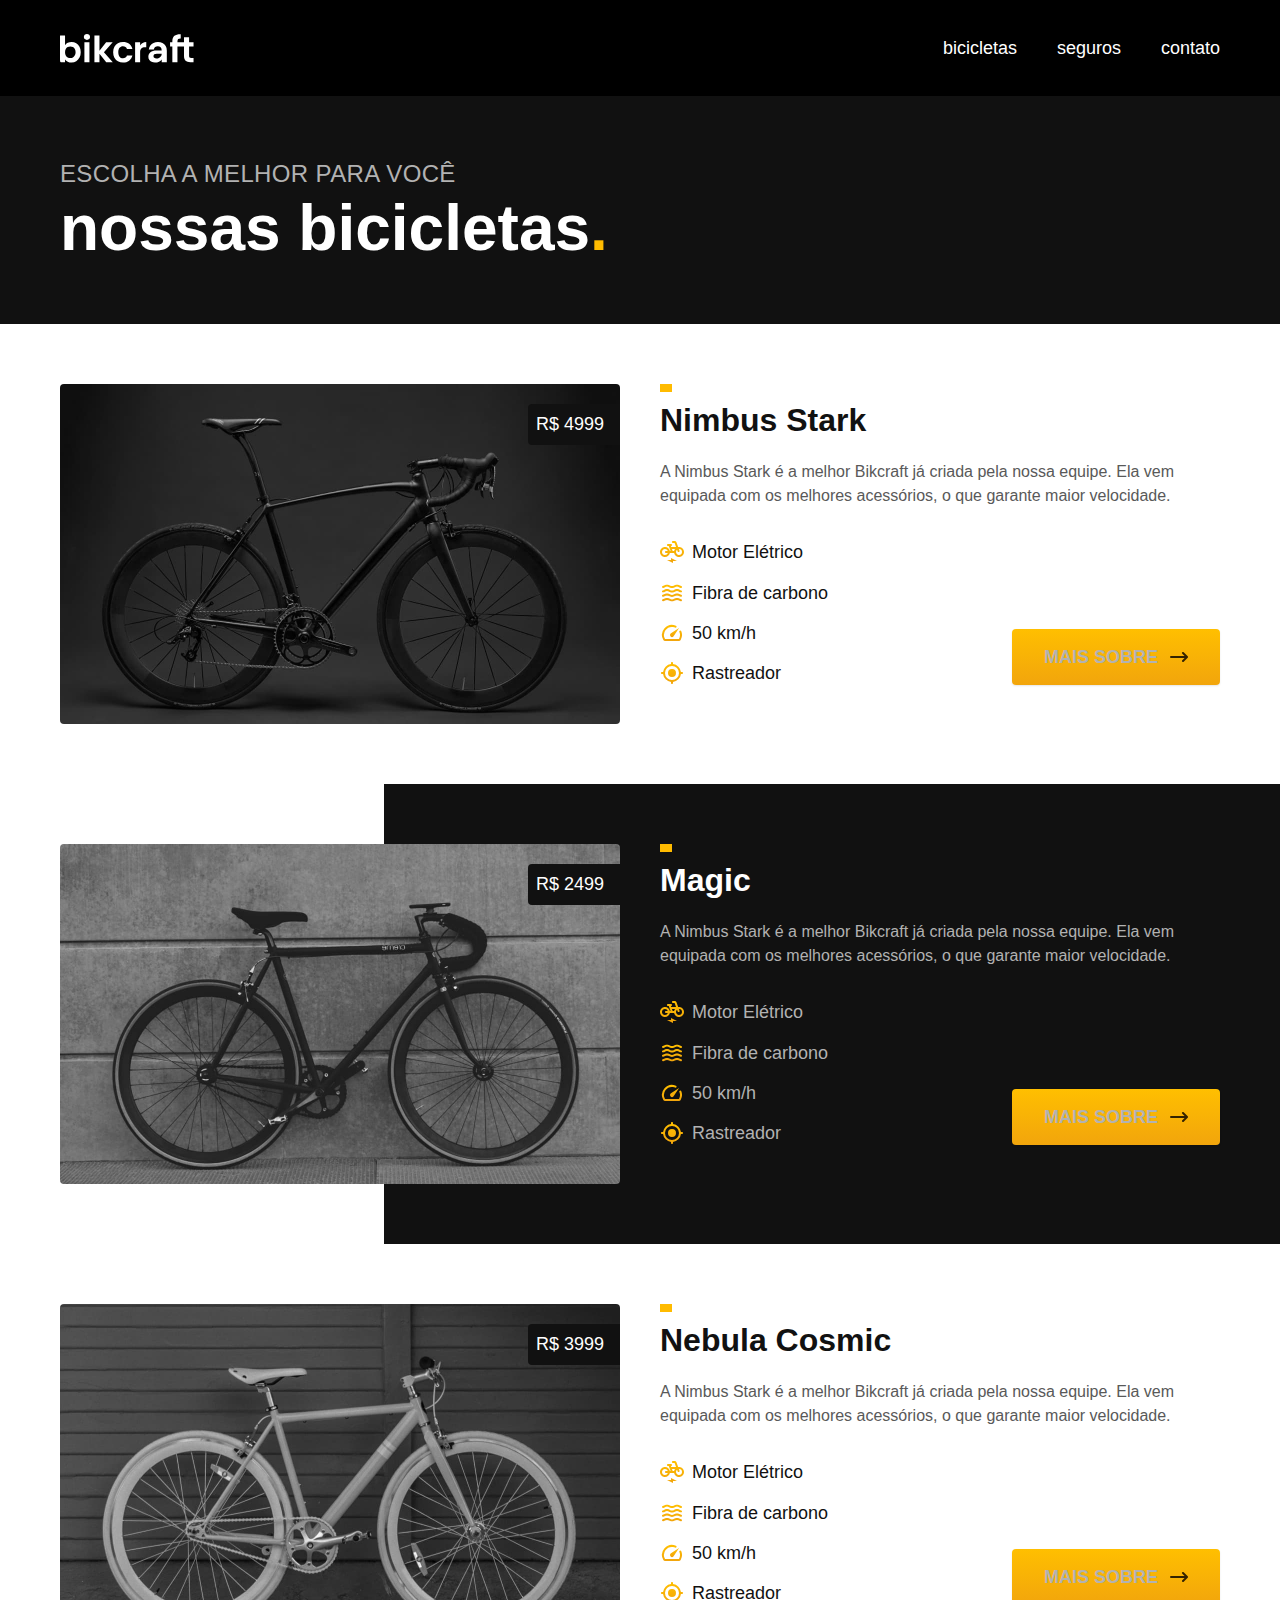
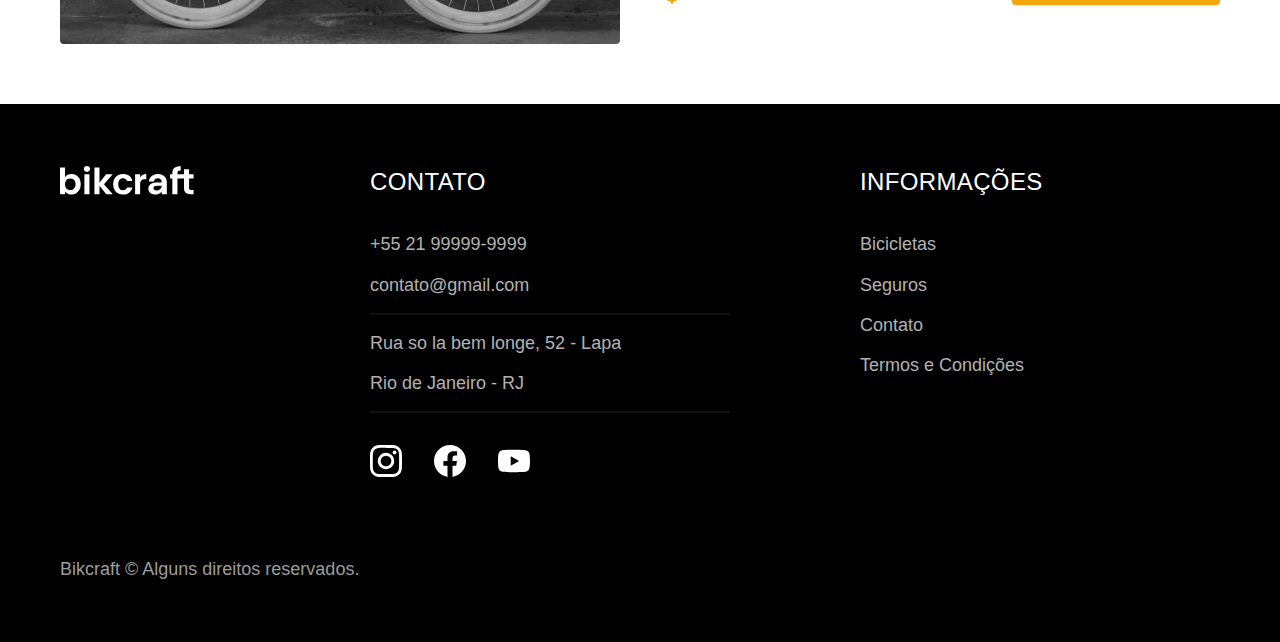
==== bicicletas.html @ f657b851 "seguros vantagens" ====
<!DOCTYPE html>
<html lang="pt-br">

<head>
  <link rel="stylesheet" href="/css/style.css">
  <meta charset="UTF-8">
  <meta name="viewport" content="width=device-width, initial-scale=1.0">
  <title>Bicicletas | Bikcraft</title>
  <meta name="description" content="Bicicletas da Bikcraft.">

  <link rel="stylesheet" href="./css/style.css">
</head>

<body id="bicicletas">
  <header class="header-bg">
    <div class="header container">
      <a href="./">
        <img src="./img/bikcraft.svg" alt="Bikcraft">
      </a>
      <nav aria-label="primaria">
        <ul class="header-menu font-1-m cor-0">
          <li><a href="./bicicletas.html">bicicletas</a></li>
          <li><a href="./seguros.html">seguros</a></li>
          <li><a href="./contato.html">contato</a></li>
        </ul>
      </nav>
    </div>
  </header>

  <main>
    <div class="titulo-bg">
      <div class="titulo-container">
        <p class="font-2-l-b cor-5">Escolha a melhor para você</p>
        <h1 class="font-1-xxl cor-0">nossas bicicletas<span class="cor-p1">.</span></h1>
      </div>
    </div>


    <div class="bicicletas container">
      <div class="bicicletas-imagem">
        <img src="./img/bicicletas/nimbus.jpg" alt="Bicicleta preta"><span class="font-2-m cor-0">R$ 4999</span>
      </div>

      <div class="bicicletas-conteudo">
        <h2 class="font-1-xl">Nimbus Stark</h2>
        <p class="font-2-s cor-8">A Nimbus Stark é a melhor Bikcraft já criada pela nossa equipe. Ela vem equipada com os melhores acessórios, o que garante maior velocidade.</p>
        <ul class="font-1-m">
          <li><img src="./img/icones/eletrica.svg" alt="">
            Motor Elétrico</li>
          <li><img src="./img/icones/carbono.svg" alt="">
            Fibra de carbono</li>
          <li><img src="./img/icones/velocidade.svg" alt="">
            50 km/h</li>
          <li><img src="./img/icones/rastreador.svg" alt="">
            Rastreador</li>
        </ul>
        <a class="botao seta" href="./bicicletas/nimbus.html">Mais Sobre</a>
      </div>
    </div>


    <div class="bicicletas-bg">
      <div class="bicicletas container">
        <div class="bicicletas-imagem">
          <img src="./img/bicicletas/magic.jpg" alt="Bicicleta preta"><span class="font-2-m cor-0">R$ 2499</span>
        </div>

        <div class="bicicletas-conteudo">
          <h2 class="font-1-xl cor-0">Magic </h2>
          <p class="font-2-s cor-5">A Nimbus Stark é a melhor Bikcraft já criada pela nossa equipe. Ela vem equipada com os melhores acessórios, o que garante maior velocidade.</p>
          <ul class="font-1-m cor-5">
            <li><img src="./img/icones/eletrica.svg" alt="">
              Motor Elétrico
            </li>
            <li><img src="./img/icones/carbono.svg" alt="">
              Fibra de carbono</li>
            <li><img src="./img/icones/velocidade.svg" alt="">
              50 km/h</li>
            <li><img src="./img/icones/rastreador.svg" alt="">
              Rastreador</li>
          </ul>
          <a class="botao seta" href="./bicicletas/magic.html">Mais Sobre</a>
        </div>
      </div>
    </div>


    <div class="bicicletas container">
      <div class="bicicletas-imagem">
        <img src="./img/bicicletas/nebula.jpg" alt="Bicicleta preta"><span class="font-2-m cor-0">R$ 3999</span>
      </div>

      <div class="bicicletas-conteudo">
        <h2 class="font-1-xl">Nebula Cosmic</h2>
        <p class="font-2-s cor-8">A Nimbus Stark é a melhor Bikcraft já criada pela nossa equipe. Ela vem equipada com os melhores acessórios, o que garante maior velocidade.</p>
        <ul class="font-1-m">
          <li><img src="./img/icones/eletrica.svg" alt="">
            Motor Elétrico</li>
          <li><img src="./img/icones/carbono.svg" alt="">
            Fibra de carbono</li>
          <li><img src="./img/icones/velocidade.svg" alt="">
            50 km/h</li>
          <li><img src="./img/icones/rastreador.svg" alt="">
            Rastreador</li>
        </ul>
        <a class="botao seta" href="./bicicletas/nebula.html">Mais Sobre</a>
      </div>
    </div>

  </main>

  <footer class="footer-bg">
    <div class="footer container"><img src="./img/bikcraft.svg" alt="Bikcraft">
      <div class="footer-contato">
        <h3 class="font-2-l-b cor-0">Contato</h3>
        <ul class="font-2-m cor-5">
          <li><a href="tel:+5521999999999">+55 21 99999-9999</a></li>
          <li><a href="mailto:contato@gmail.com">contato@gmail.com</a></li>
          <li>Rua so la bem longe, 52 - Lapa</li>
          <li>Rio de Janeiro - RJ</li>
        </ul>
        <div class="footer-redes">
          <a href="./">
            <img id="img-footer" src="./img/redes/instagram.svg" alt=""> </a>
          <a href="./"><img src="./img/redes/facebook.svg" alt=""> </a>
          <a href="./"> <img src="./img/redes/youtube.svg" alt="">
          </a>
        </div>
      </div>
      <div class="footer-informacoes">
        <h3 class="font-2-l-b cor-0">Informações</h3>
        <nav>
          <ul class="font-1-m cor-5">
            <li><a href="./bicicletas.html">Bicicletas</a></li>
            <li><a href="./seguros.html">Seguros</a></li>
            <li><a href="./contato.html">Contato</a></li>
            <li><a href="termos.html">Termos e Condições</a></li>
          </ul>
        </nav>
      </div>
      <p class="footer-copy font-2-m cor-6">Bikcraft © Alguns direitos reservados.</p>
    </div>
  </footer>
</body>

</html>
---- css/style.css ----
@import "./global/global.css";
@import "./global/header.css";
@import "./global/footer.css";

/* utidades */
@import "./utidades/componentes.css";
@import "./utidades/tipografia.css";
@import "./utidades/cores.css";

/* Home */
@import "./home/introducao.css";
@import "./home/tecnologia.css";
@import "./home/parceiros.css";
@import "./home/depoimento.css";

/* Bicicletas */
@import "./bicicletas/bicicletas-lista.css";
@import "./bicicletas/bicicletas.css";

/* seguros  */
@import "./seguros/seguros.css";
@import "./seguros/vantagens.css";
@import "./seguros/perguntas.css";

/* termos */
@import "./termos/termos.css";
---- css/style.css ----
@import "./global/global.css";
@import "./global/header.css";
@import "./global/footer.css";

/* utidades */
@import "./utidades/componentes.css";
@import "./utidades/tipografia.css";
@import "./utidades/cores.css";

/* Home */
@import "./home/introducao.css";
@import "./home/tecnologia.css";
@import "./home/parceiros.css";
@import "./home/depoimento.css";

/* Bicicletas */
@import "./bicicletas/bicicletas-lista.css";
@import "./bicicletas/bicicletas.css";

/* seguros  */
@import "./seguros/seguros.css";
@import "./seguros/vantagens.css";
@import "./seguros/perguntas.css";

/* termos */
@import "./termos/termos.css";
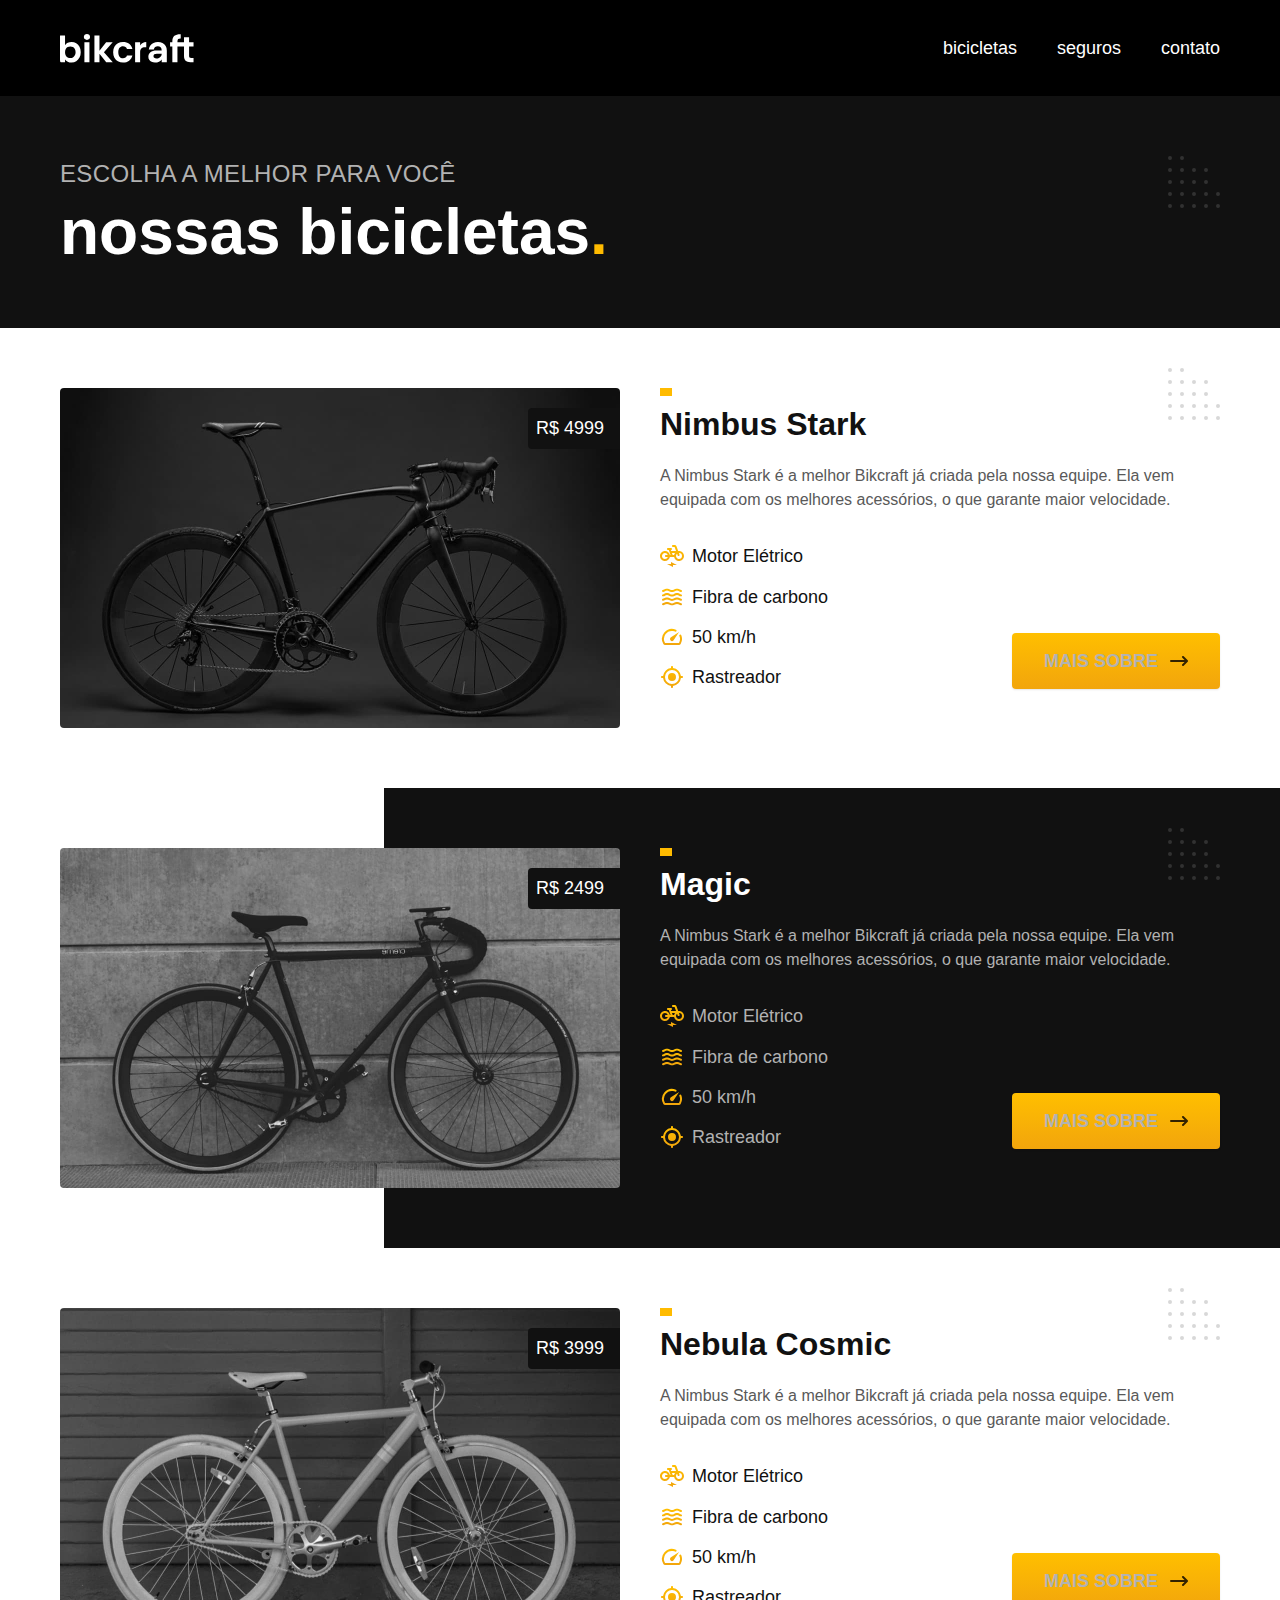
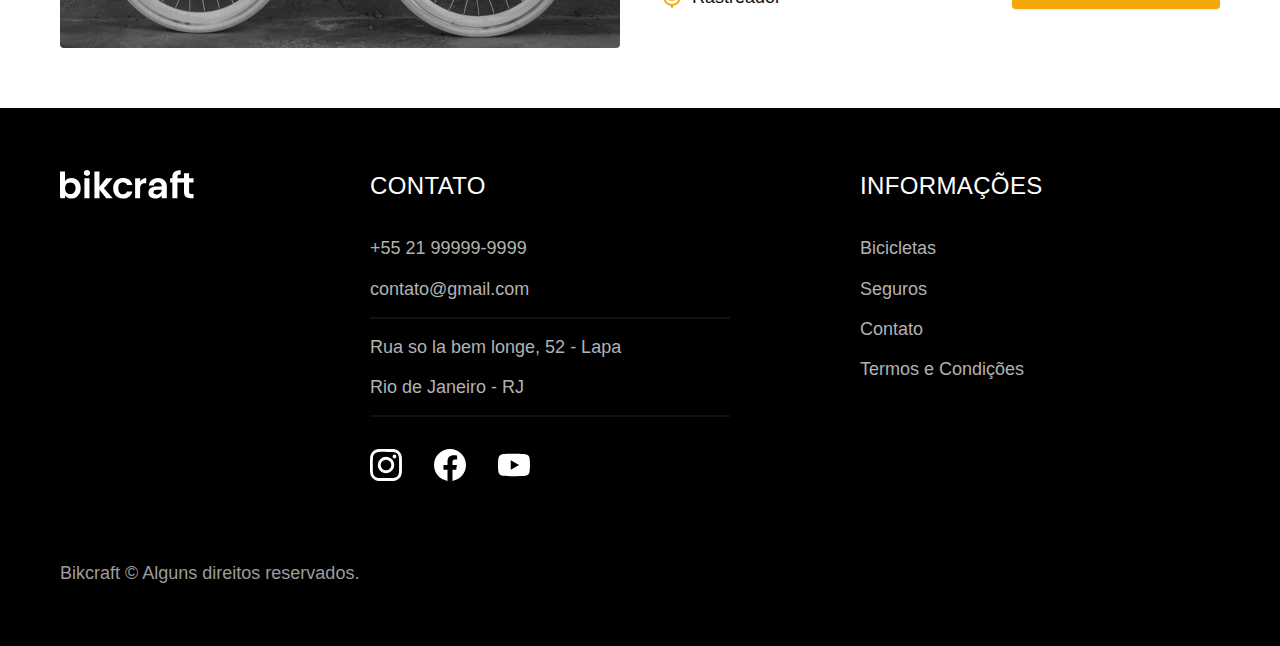
==== commit c38b4b43: "besteirinha do titulos-container | titulo container" ====
--- a/bicicletas.html
+++ b/bicicletas.html
@@ -29,7 +29,7 @@
 
   <main>
     <div class="titulo-bg">
-      <div class="titulo-container">
+      <div class="titulo container">
         <p class="font-2-l-b cor-5">Escolha a melhor para você</p>
         <h1 class="font-1-xxl cor-0">nossas bicicletas<span class="cor-p1">.</span></h1>
       </div>
--- a/css/style.css
+++ b/css/style.css
@@ -6,6 +6,7 @@
 @import "./utidades/componentes.css";
 @import "./utidades/tipografia.css";
 @import "./utidades/cores.css";
+@import "./utidades/formulario.css";
 
 /* Home */
 @import "./home/introducao.css";
@@ -17,10 +18,21 @@
 @import "./bicicletas/bicicletas-lista.css";
 @import "./bicicletas/bicicletas.css";
 
+/* Bicicleta */
+@import "./bicicleta/bicicleta.css";
+@import "./bicicleta/seguro.css";
+
 /* seguros  */
 @import "./seguros/seguros.css";
 @import "./seguros/vantagens.css";
 @import "./seguros/perguntas.css";
 
+/* contato */
+@import "./contato/contato.css";
+@import "./contato/lojas.css";
+
+/* orcamento */
+@import "./orcamento/orcamento.css";
+
 /* termos */
 @import "./termos/termos.css";
--- a/css/style.css
+++ b/css/style.css
@@ -6,6 +6,7 @@
 @import "./utidades/componentes.css";
 @import "./utidades/tipografia.css";
 @import "./utidades/cores.css";
+@import "./utidades/formulario.css";
 
 /* Home */
 @import "./home/introducao.css";
@@ -17,10 +18,21 @@
 @import "./bicicletas/bicicletas-lista.css";
 @import "./bicicletas/bicicletas.css";
 
+/* Bicicleta */
+@import "./bicicleta/bicicleta.css";
+@import "./bicicleta/seguro.css";
+
 /* seguros  */
 @import "./seguros/seguros.css";
 @import "./seguros/vantagens.css";
 @import "./seguros/perguntas.css";
 
+/* contato */
+@import "./contato/contato.css";
+@import "./contato/lojas.css";
+
+/* orcamento */
+@import "./orcamento/orcamento.css";
+
 /* termos */
 @import "./termos/termos.css";
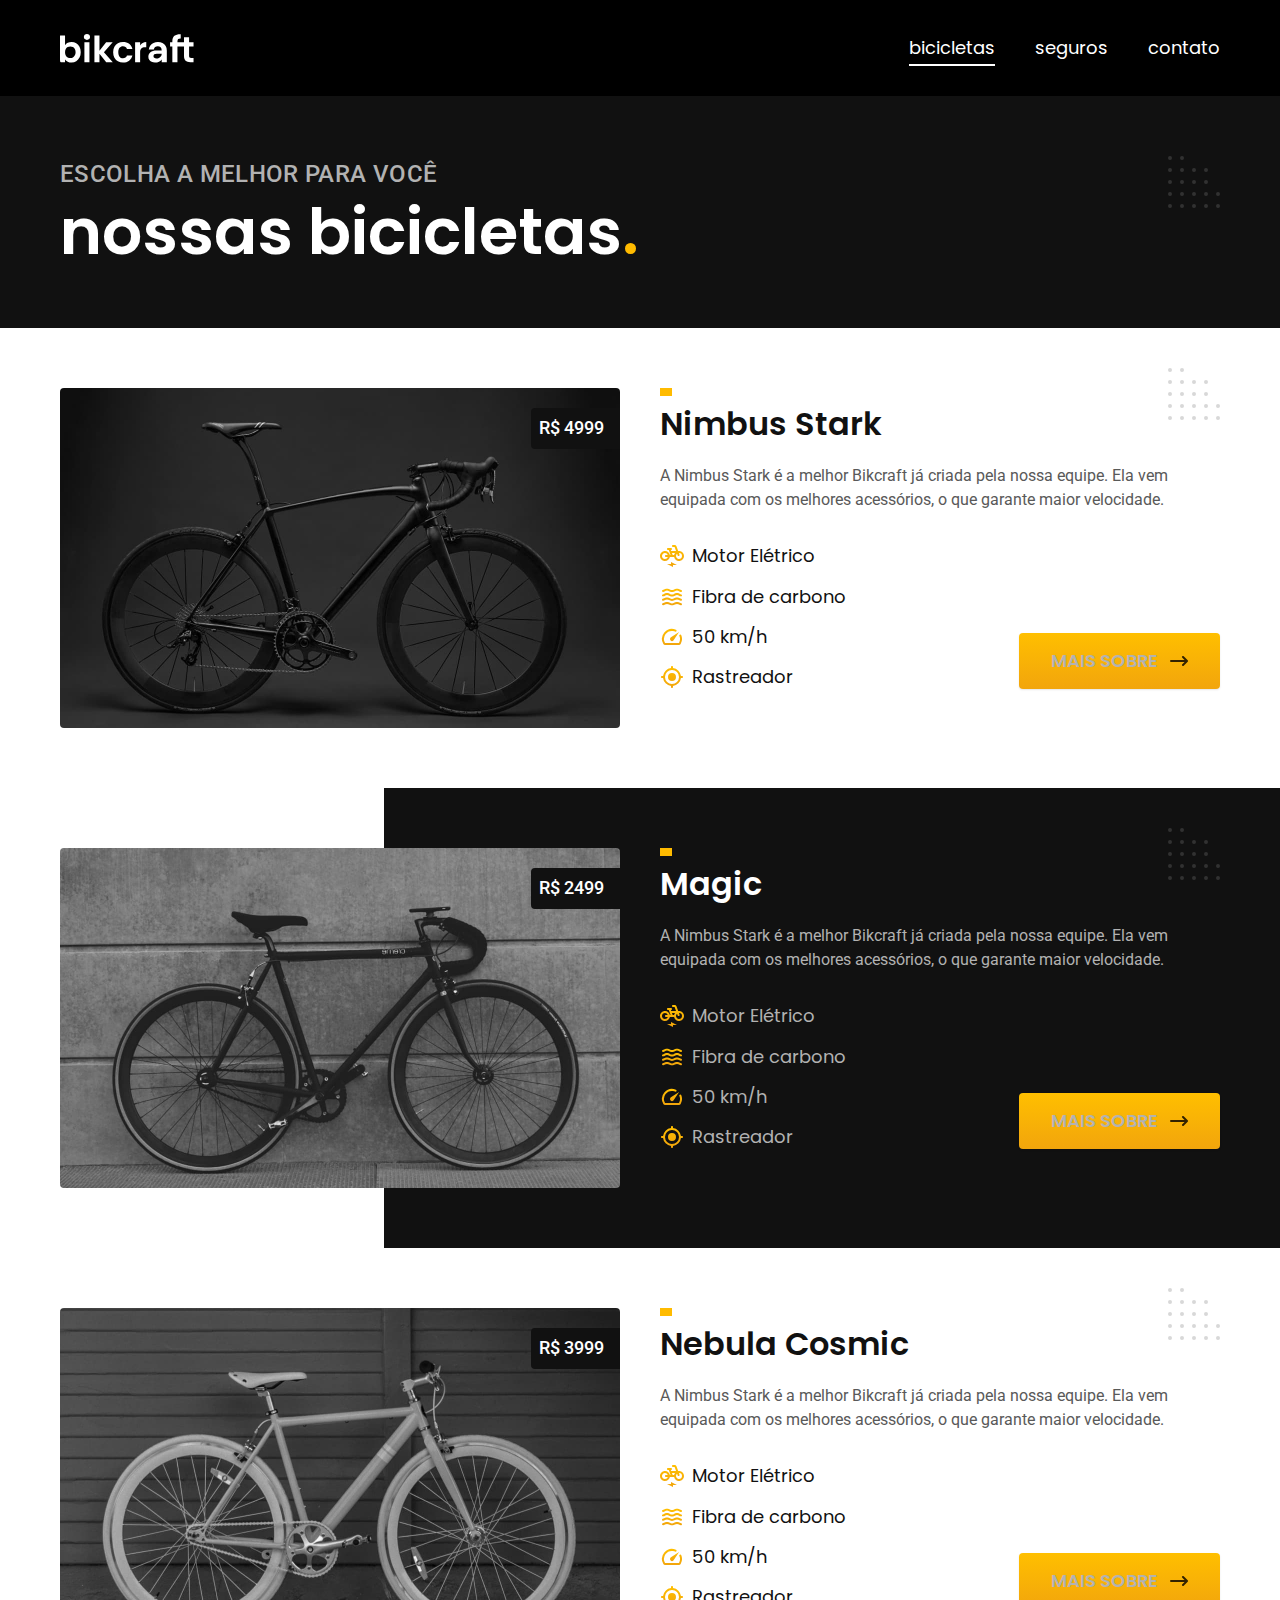
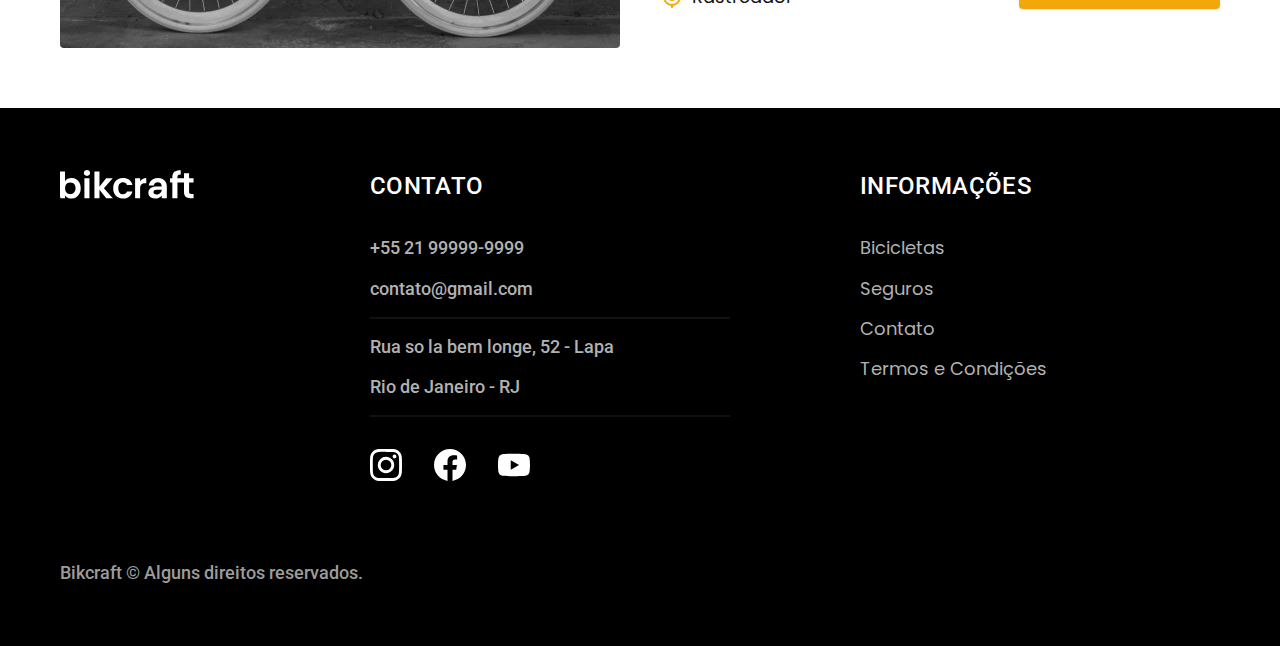
==== commit 7b01acc1: "javascript" ====
--- a/bicicletas.html
+++ b/bicicletas.html
@@ -2,6 +2,8 @@
 <html lang="pt-br">
 
 <head>
+  <link rel="icon" href="./favicon.svg" type="image/svg+xml">
+  <link rel="preload" href="/css/style.css" as="style">
   <link rel="stylesheet" href="/css/style.css">
   <meta charset="UTF-8">
   <meta name="viewport" content="width=device-width, initial-scale=1.0">
@@ -9,13 +11,20 @@
   <meta name="description" content="Bicicletas da Bikcraft.">
 
   <link rel="stylesheet" href="./css/style.css">
+
+  <script>
+    document.documentElement.classList.add('js')
+  </script>
+  <link rel="preconnect" href="https://fonts.googleapis.com">
+  <link rel="preconnect" href="https://fonts.gstatic.com" crossorigin>
+  <link href="https://fonts.googleapis.com/css2?family=Merriweather:ital,wght@1,900&family=Poppins:wght@400;600&family=Roboto:wght@400;500&display=swap" rel="stylesheet">
 </head>
 
 <body id="bicicletas">
   <header class="header-bg">
     <div class="header container">
       <a href="./">
-        <img src="./img/bikcraft.svg" alt="Bikcraft">
+        <img src="./img/bikcraft.svg" width="136" height="32" alt="Bikcraft">
       </a>
       <nav aria-label="primaria">
         <ul class="header-menu font-1-m cor-0">
@@ -36,81 +45,81 @@
     </div>
 
 
-    <div class="bicicletas container">
+    <article class="bicicletas container">
       <div class="bicicletas-imagem">
-        <img src="./img/bicicletas/nimbus.jpg" alt="Bicicleta preta"><span class="font-2-m cor-0">R$ 4999</span>
+        <img src="./img/bicicletas/nimbus.jpg" width="1120" height="680" alt="Bicicleta preta"><span class="font-2-m cor-0">R$ 4999</span>
       </div>
 
       <div class="bicicletas-conteudo">
         <h2 class="font-1-xl">Nimbus Stark</h2>
         <p class="font-2-s cor-8">A Nimbus Stark é a melhor Bikcraft já criada pela nossa equipe. Ela vem equipada com os melhores acessórios, o que garante maior velocidade.</p>
         <ul class="font-1-m">
-          <li><img src="./img/icones/eletrica.svg" alt="">
+          <li><img src="./img/icones/eletrica.svg" width="24" height="24" alt="">
             Motor Elétrico</li>
-          <li><img src="./img/icones/carbono.svg" alt="">
+          <li><img src="./img/icones/carbono.svg" width="24" height="24" alt="">
             Fibra de carbono</li>
-          <li><img src="./img/icones/velocidade.svg" alt="">
+          <li><img src="./img/icones/velocidade.svg" width="24" height="24" alt="">
             50 km/h</li>
-          <li><img src="./img/icones/rastreador.svg" alt="">
+          <li><img src="./img/icones/rastreador.svg" width="24" height="24" alt="">
             Rastreador</li>
         </ul>
         <a class="botao seta" href="./bicicletas/nimbus.html">Mais Sobre</a>
       </div>
-    </div>
+    </article>
 
 
-    <div class="bicicletas-bg">
+    <article class="bicicletas-bg">
       <div class="bicicletas container">
         <div class="bicicletas-imagem">
-          <img src="./img/bicicletas/magic.jpg" alt="Bicicleta preta"><span class="font-2-m cor-0">R$ 2499</span>
+          <img src="./img/bicicletas/magic.jpg" width="1120" height="680" alt="Bicicleta preta"><span class="font-2-m cor-0">R$ 2499</span>
         </div>
 
         <div class="bicicletas-conteudo">
           <h2 class="font-1-xl cor-0">Magic </h2>
           <p class="font-2-s cor-5">A Nimbus Stark é a melhor Bikcraft já criada pela nossa equipe. Ela vem equipada com os melhores acessórios, o que garante maior velocidade.</p>
           <ul class="font-1-m cor-5">
-            <li><img src="./img/icones/eletrica.svg" alt="">
+            <li><img src="./img/icones/eletrica.svg" width="24" height="24" alt="">
               Motor Elétrico
             </li>
-            <li><img src="./img/icones/carbono.svg" alt="">
+            <li><img src="./img/icones/carbono.svg" width="24" height="24" alt="">
               Fibra de carbono</li>
-            <li><img src="./img/icones/velocidade.svg" alt="">
+            <li><img src="./img/icones/velocidade.svg" width="24" height="24" alt="">
               50 km/h</li>
-            <li><img src="./img/icones/rastreador.svg" alt="">
+            <li><img src="./img/icones/rastreador.svg" width="24" height="24" alt="">
               Rastreador</li>
           </ul>
           <a class="botao seta" href="./bicicletas/magic.html">Mais Sobre</a>
         </div>
       </div>
-    </div>
+    </article>
 
 
-    <div class="bicicletas container">
+    <article class="bicicletas container">
       <div class="bicicletas-imagem">
-        <img src="./img/bicicletas/nebula.jpg" alt="Bicicleta preta"><span class="font-2-m cor-0">R$ 3999</span>
+        <img src="./img/bicicletas/nebula.jpg" width="1120" height="680" alt="Bicicleta preta"><span class="font-2-m cor-0">R$ 3999</span>
       </div>
 
       <div class="bicicletas-conteudo">
         <h2 class="font-1-xl">Nebula Cosmic</h2>
         <p class="font-2-s cor-8">A Nimbus Stark é a melhor Bikcraft já criada pela nossa equipe. Ela vem equipada com os melhores acessórios, o que garante maior velocidade.</p>
         <ul class="font-1-m">
-          <li><img src="./img/icones/eletrica.svg" alt="">
+          <li><img src="./img/icones/eletrica.svg" width="24" height="24" alt="">
             Motor Elétrico</li>
-          <li><img src="./img/icones/carbono.svg" alt="">
+          <li><img src="./img/icones/carbono.svg" width="24" height="24" alt="">
             Fibra de carbono</li>
-          <li><img src="./img/icones/velocidade.svg" alt="">
+          <li><img src="./img/icones/velocidade.svg" width="24" height="24" alt="">
             50 km/h</li>
-          <li><img src="./img/icones/rastreador.svg" alt="">
+          <li><img src="./img/icones/rastreador.svg" width="24" height="24" alt="">
             Rastreador</li>
         </ul>
         <a class="botao seta" href="./bicicletas/nebula.html">Mais Sobre</a>
       </div>
-    </div>
+    </article>
 
   </main>
 
   <footer class="footer-bg">
-    <div class="footer container"><img src="./img/bikcraft.svg" alt="Bikcraft">
+    <div class="footer container"><img src="./img/bikcraft.svg" width="136" height="32" alt="Bikcraft">
       <div class="footer-contato">
         <h3 class="font-2-l-b cor-0">Contato</h3>
         <ul class="font-2-m cor-5">
@@ -121,9 +130,9 @@
         </ul>
         <div class="footer-redes">
           <a href="./">
-            <img id="img-footer" src="./img/redes/instagram.svg" alt=""> </a>
-          <a href="./"><img src="./img/redes/facebook.svg" alt=""> </a>
-          <a href="./"> <img src="./img/redes/youtube.svg" alt="">
+            <img id="img-footer" src="./img/redes/instagram.svg" width="32" height="32" alt=""> </a>
+          <a href="./"><img src="./img/redes/facebook.svg" width="32" height="32" alt=""> </a>
+          <a href="./"> <img src="./img/redes/youtube.svg" width="32" height="32" alt="">
           </a>
         </div>
       </div>
@@ -141,6 +150,7 @@
       <p class="footer-copy font-2-m cor-6">Bikcraft © Alguns direitos reservados.</p>
     </div>
   </footer>
+  <script src="./JS/js.js"></script>
 </body>
 
 </html>--- a/css/style.css
+++ b/css/style.css
@@ -7,6 +7,7 @@
 @import "./utidades/tipografia.css";
 @import "./utidades/cores.css";
 @import "./utidades/formulario.css";
+@import "./utidades/animacao.css";
 
 /* Home */
 @import "./home/introducao.css";
--- a/css/style.css
+++ b/css/style.css
@@ -7,6 +7,7 @@
 @import "./utidades/tipografia.css";
 @import "./utidades/cores.css";
 @import "./utidades/formulario.css";
+@import "./utidades/animacao.css";
 
 /* Home */
 @import "./home/introducao.css";
--- a/css/style.css
+++ b/css/style.css
@@ -7,6 +7,7 @@
 @import "./utidades/tipografia.css";
 @import "./utidades/cores.css";
 @import "./utidades/formulario.css";
+@import "./utidades/animacao.css";
 
 /* Home */
 @import "./home/introducao.css";
